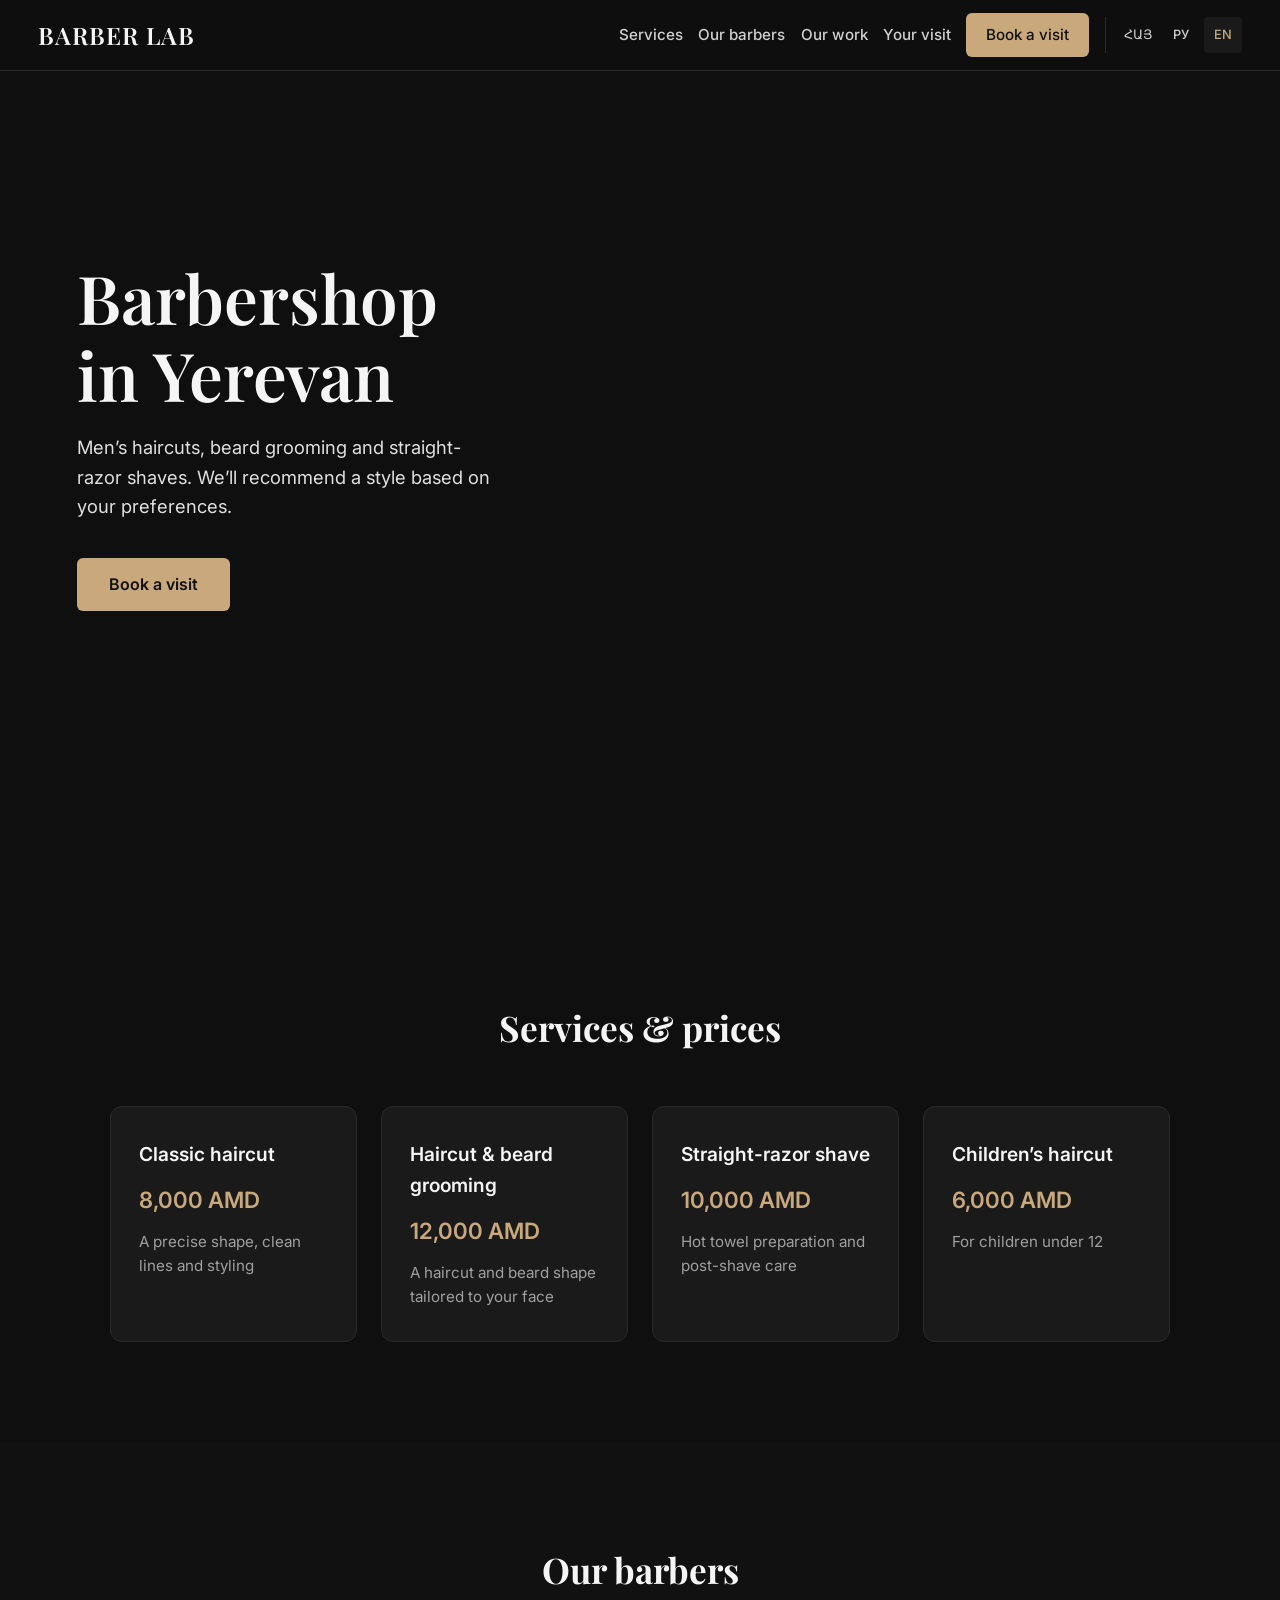
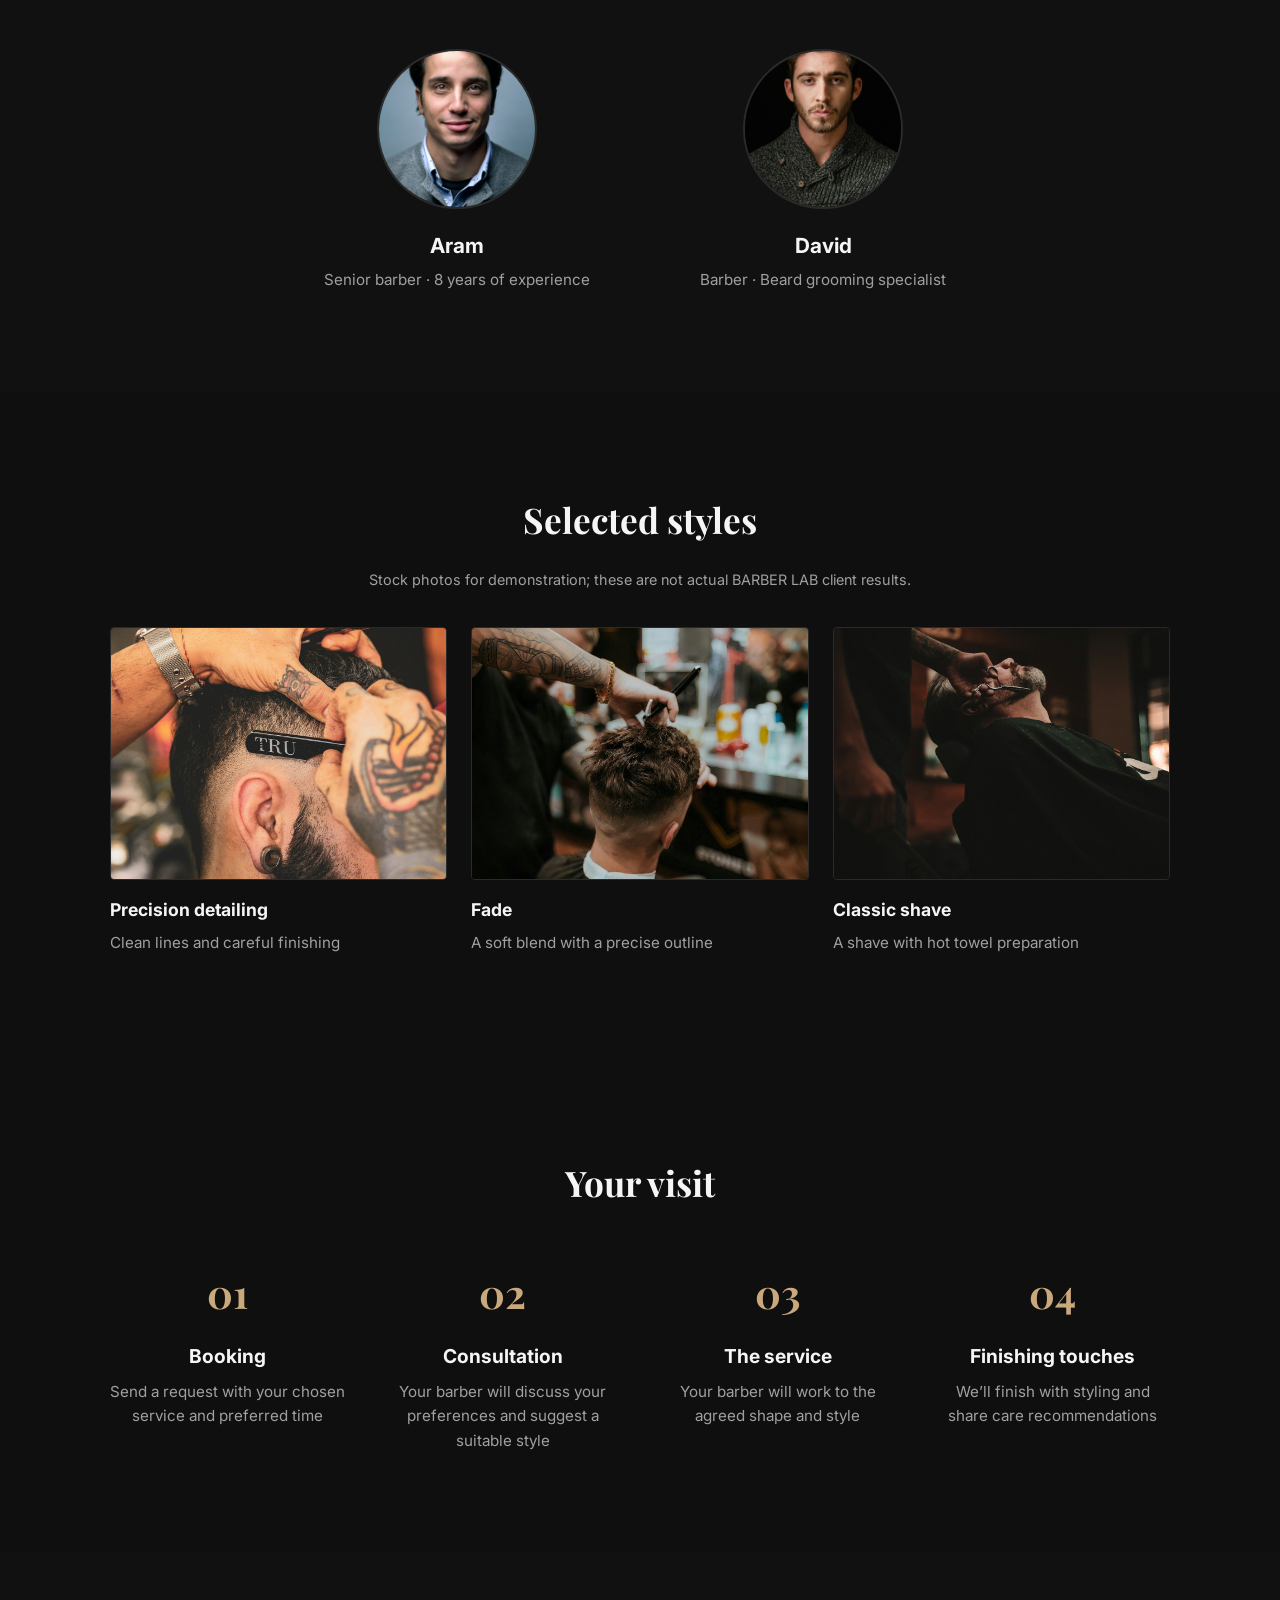
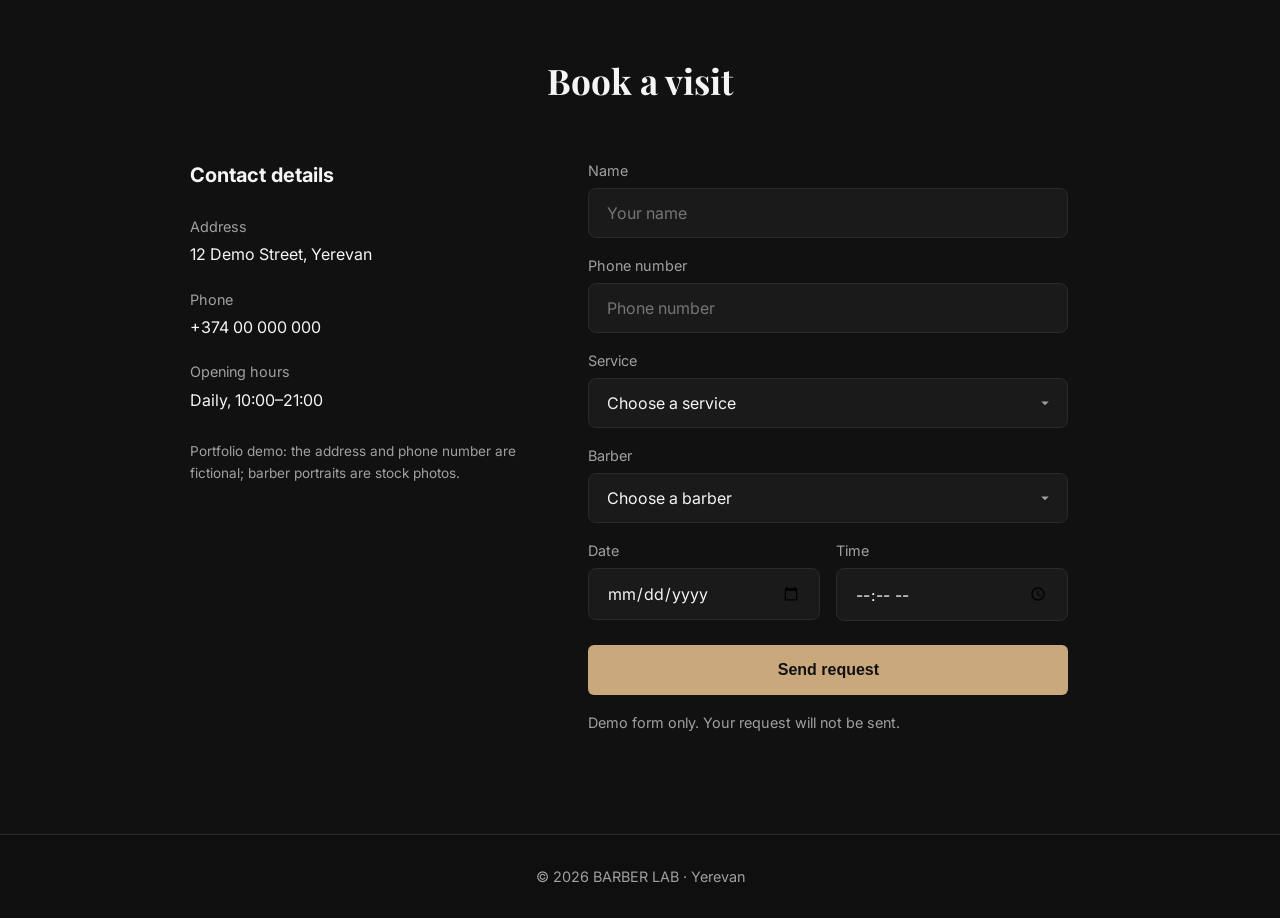
==== barber/en.html @ 8109aff1 "Prepare multilingual portfolio for Netlify" ====
<!DOCTYPE html>
<html lang="en">
<head>
  <meta charset="UTF-8">
  <meta name="viewport" content="width=device-width, initial-scale=1.0">
  <title>BARBER LAB — Barbershop in Yerevan</title>
  <meta name="description" content="BARBER LAB is a barbershop in Yerevan offering men's haircuts, beard grooming and straight-razor shaves.">
  <link rel="alternate" hreflang="hy" href="index.html">
  <link rel="alternate" hreflang="ru" href="ru.html">
  <link rel="alternate" hreflang="en" href="en.html">
  <link rel="stylesheet" href="style.css">
  <link rel="preconnect" href="https://fonts.googleapis.com">
  <link href="https://fonts.googleapis.com/css2?family=Inter:wght@400;500;600;700&family=Noto+Sans+Armenian:wght@400;500;600;700&family=Noto+Serif+Armenian:wght@600;700&family=Playfair+Display:wght@600&display=swap" rel="stylesheet">
</head>
<body>
  <header class="header">
    <div class="container">
      <a href="en.html" class="logo">BARBER LAB</a>
      <nav class="nav" aria-label="Main navigation">
        <a href="#services">Services</a>
        <a href="#masters">Our barbers</a>
        <a href="#works">Our work</a>
        <a href="#process">Your visit</a>
        <a href="#contacts" class="btn-nav">Book a visit</a>
        <div class="language-switch" role="group" aria-label="Select language">
          <a href="index.html" lang="hy" aria-label="Հայերեն">ՀԱՅ</a>
          <a href="ru.html" lang="ru" aria-label="Русский">РУ</a>
          <a href="en.html" lang="en" aria-label="English" aria-current="page">EN</a>
        </div>
      </nav>
      <button class="burger" aria-label="Navigation menu" aria-expanded="false">
        <span></span><span></span><span></span>
      </button>
    </div>
  </header>

  <section class="hero">
    <div class="container">
      <div class="hero-content">
        <h1>Barbershop<br>in Yerevan</h1>
        <p class="hero-text">Men’s haircuts, beard grooming and straight-razor shaves. We’ll recommend a style based on your preferences.</p>
        <a href="#contacts" class="btn">Book a visit</a>
      </div>
    </div>
  </section>

  <section class="services" id="services">
    <div class="container">
      <h2 class="section-title">Services &amp; prices</h2>
      <div class="services-grid">
        <div class="service-card">
          <h3>Classic haircut</h3>
          <p class="price">8,000 AMD</p>
          <p>A precise shape, clean lines and styling</p>
        </div>
        <div class="service-card">
          <h3>Haircut &amp; beard grooming</h3>
          <p class="price">12,000 AMD</p>
          <p>A haircut and beard shape tailored to your face</p>
        </div>
        <div class="service-card">
          <h3>Straight-razor shave</h3>
          <p class="price">10,000 AMD</p>
          <p>Hot towel preparation and post-shave care</p>
        </div>
        <div class="service-card">
          <h3>Children’s haircut</h3>
          <p class="price">6,000 AMD</p>
          <p>For children under 12</p>
        </div>
      </div>
    </div>
  </section>

  <section class="masters" id="masters">
    <div class="container">
      <h2 class="section-title">Our barbers</h2>
      <div class="masters-grid">
        <div class="master-card">
          <img class="master-photo" src="assets/aram-portrait.jpg" alt="Stock portrait used for this demo profile" loading="lazy">
          <h3>Aram</h3>
          <p>Senior barber · 8 years of experience</p>
        </div>
        <div class="master-card">
          <img class="master-photo" src="assets/davit-portrait.jpg" alt="Stock portrait used for this demo profile" loading="lazy">
          <h3>David</h3>
          <p>Barber · Beard grooming specialist</p>
        </div>
      </div>
    </div>
  </section>

  <section class="work-gallery" id="works">
    <div class="container">
      <h2 class="section-title">Selected styles</h2>
      <p class="gallery-note">Stock photos for demonstration; these are not actual BARBER LAB client results.</p>
      <div class="work-grid">
        <figure class="work-card">
          <img class="work-image work-image--detail" src="assets/work-cut-closeup.jpg" alt="Close-up of a barber at work" loading="lazy">
          <figcaption>
            <h3>Precision detailing</h3>
            <p>Clean lines and careful finishing</p>
          </figcaption>
        </figure>
        <figure class="work-card">
          <img class="work-image" src="assets/work-fade.jpg" alt="Fade haircut in progress" loading="lazy">
          <figcaption>
            <h3>Fade</h3>
            <p>A soft blend with a precise outline</p>
          </figcaption>
        </figure>
        <figure class="work-card">
          <img class="work-image" src="assets/work-shave.jpg" alt="A shave in a barbershop" loading="lazy">
          <figcaption>
            <h3>Classic shave</h3>
            <p>A shave with hot towel preparation</p>
          </figcaption>
        </figure>
      </div>
    </div>
  </section>

  <section class="process" id="process">
    <div class="container">
      <h2 class="section-title">Your visit</h2>
      <div class="process-steps">
        <div class="step">
          <span class="step-num">01</span>
          <h3>Booking</h3>
          <p>Send a request with your chosen service and preferred time</p>
        </div>
        <div class="step">
          <span class="step-num">02</span>
          <h3>Consultation</h3>
          <p>Your barber will discuss your preferences and suggest a suitable style</p>
        </div>
        <div class="step">
          <span class="step-num">03</span>
          <h3>The service</h3>
          <p>Your barber will work to the agreed shape and style</p>
        </div>
        <div class="step">
          <span class="step-num">04</span>
          <h3>Finishing touches</h3>
          <p>We’ll finish with styling and share care recommendations</p>
        </div>
      </div>
    </div>
  </section>

  <section class="contacts" id="contacts">
    <div class="container">
      <h2 class="section-title">Book a visit</h2>
      <div class="contacts-grid">
        <div class="contact-details">
          <h3>Contact details</h3>
          <dl class="contact-list">
            <div>
              <dt>Address</dt>
              <dd>12 Demo Street, Yerevan</dd>
            </div>
            <div>
              <dt>Phone</dt>
              <dd>+374 00 000 000</dd>
            </div>
            <div>
              <dt>Opening hours</dt>
              <dd>Daily, 10:00–21:00</dd>
            </div>
          </dl>
          <p class="demo-note">Portfolio demo: the address and phone number are fictional; barber portraits are stock photos.</p>
        </div>
        <div class="booking">
          <form class="booking-form" id="bookingForm" data-thanks="Thank you" data-demo="This is a demo form. Your request was not sent.">
            <div class="form-group">
              <label for="bookingName">Name</label>
              <input id="bookingName" type="text" name="name" placeholder="Your name" required>
            </div>
            <div class="form-group">
              <label for="bookingPhone">Phone number</label>
              <input id="bookingPhone" type="tel" name="phone" placeholder="Phone number" required>
            </div>
            <div class="form-group">
              <label for="bookingService">Service</label>
              <select id="bookingService" name="service" required>
                <option value="">Choose a service</option>
                <option value="haircut">Classic haircut</option>
                <option value="haircut-beard">Haircut &amp; beard grooming</option>
                <option value="shave">Straight-razor shave</option>
                <option value="kids">Children’s haircut</option>
              </select>
            </div>
            <div class="form-group">
              <label for="bookingBarber">Barber</label>
              <select id="bookingBarber" name="barber" required>
                <option value="">Choose a barber</option>
                <option value="aram">Aram</option>
                <option value="david">David</option>
              </select>
            </div>
            <div class="form-row">
              <div class="form-group">
                <label for="bookingDate">Date</label>
                <input id="bookingDate" type="date" name="date" required>
              </div>
              <div class="form-group">
                <label for="bookingTime">Time</label>
                <input id="bookingTime" type="time" name="time" required>
              </div>
            </div>
            <button type="submit" class="btn">Send request</button>
          </form>
          <p class="form-note">Demo form only. Your request will not be sent.</p>
        </div>
      </div>
    </div>
  </section>

  <footer class="footer">
    <div class="container">
      <p>© 2026 BARBER LAB · Yerevan</p>
    </div>
  </footer>

  <script src="script.js"></script>
</body>
</html>
---- barber/style.css ----
/* ===== Reset & Base ===== */
* {
  margin: 0;
  padding: 0;
  box-sizing: border-box;
}

:root {
  --bg: #0f0f0f;
  --bg-card: #1a1a1a;
  --text: #f5f5f5;
  --text-muted: #a0a0a0;
  --accent: #c9a87c;
  --accent-hover: #d4b78c;
  --border: #2a2a2a;
}

html {
  scroll-behavior: smooth;
}

body {
  font-family: 'Inter', sans-serif;
  background: var(--bg);
  color: var(--text);
  line-height: 1.6;
  font-size: 16px;
}

.container {
  max-width: 1100px;
  margin: 0 auto;
  padding: 0 20px;
}

/* ===== Header ===== */
.header {
  position: fixed;
  top: 0;
  left: 0;
  width: 100%;
  background: rgba(15, 15, 15, 0.95);
  backdrop-filter: blur(10px);
  z-index: 100;
  border-bottom: 1px solid var(--border);
}

.header .container {
  display: flex;
  justify-content: space-between;
  align-items: center;
  height: 70px;
  max-width: 1440px;
  padding: 0 clamp(20px, 3vw, 48px);
}

.logo {
  font-family: 'Playfair Display', serif;
  font-size: 1.5rem;
  font-weight: 600;
  color: var(--text);
  text-decoration: none;
  letter-spacing: 1px;
  flex-shrink: 0;
  white-space: nowrap;
}

.nav {
  display: flex;
  gap: clamp(12px, 1.2vw, 18px);
  align-items: center;
  flex-shrink: 0;
}

.nav a {
  color: #d0d0d0;
  text-decoration: none;
  font-size: 0.95rem;
  font-weight: 500;
  transition: color 0.2s;
}

.nav > a {
  white-space: nowrap;
}

.nav a:hover {
  color: var(--text);
}

.btn-nav {
  background: var(--accent);
  color: #111 !important;
  padding: 10px 20px;
  border-radius: 6px;
  font-weight: 600;
}

.btn-nav:hover {
  background: var(--accent-hover);
}

.language-switch {
  display: flex;
  align-items: center;
  gap: 4px;
  padding-left: 12px;
  border-left: 1px solid var(--border);
}

.nav .language-switch a {
  min-width: 38px;
  padding: 8px 6px;
  border-radius: 4px;
  text-align: center;
  font-size: 0.8rem;
}

.nav .language-switch a[aria-current="page"] {
  color: var(--accent);
  background: var(--bg-card);
}

.burger {
  display: none;
  flex-direction: column;
  gap: 5px;
  background: none;
  border: none;
  cursor: pointer;
}

.burger span {
  width: 24px;
  height: 2px;
  background: var(--text);
}

/* ===== Hero ===== */
.hero {
  min-height: 100vh;
  display: flex;
  align-items: center;
  padding-top: 70px;
  text-align: left;
  background: 
    linear-gradient(90deg, rgba(15,15,15,0.94) 0%, rgba(15,15,15,0.82) 48%, rgba(15,15,15,0.55) 100%),
    url('https://images.unsplash.com/photo-1585747860715-2ba37e788b70?w=1600') center/cover no-repeat;
}

.hero .container {
  width: 100%;
  max-width: none;
  margin: 0;
  padding-left: clamp(56px, 6vw, 88px);
}

.hero-content {
  max-width: 600px;
  margin: 0;
}

.hero h1 {
  font-family: 'Playfair Display', serif;
  font-size: clamp(2.8rem, 6vw, 4.2rem);
  line-height: 1.15;
  margin-bottom: 20px;
  font-weight: 600;
}

.hero-text {
  font-size: 1.15rem;
  color: #e0e0e0;
  margin-bottom: 36px;
  max-width: 420px;
}

.btn {
  display: inline-block;
  background: var(--accent);
  color: #111;
  padding: 14px 32px;
  border-radius: 6px;
  text-decoration: none;
  font-weight: 600;
  font-size: 1rem;
  transition: background 0.2s, transform 0.2s;
  border: none;
  cursor: pointer;
}

.btn:hover {
  background: var(--accent-hover);
  transform: translateY(-2px);
}

/* ===== Sections ===== */
section {
  padding: 100px 0;
}

.section-title {
  font-family: 'Playfair Display', serif;
  font-size: 2.2rem;
  margin-bottom: 50px;
  text-align: center;
}

/* ===== Services ===== */
.services-grid {
  display: grid;
  grid-template-columns: repeat(auto-fit, minmax(240px, 1fr));
  gap: 24px;
}

.service-card {
  background: var(--bg-card);
  border: 1px solid var(--border);
  border-radius: 12px;
  padding: 32px 28px;
  transition: border-color 0.2s;
}

.service-card:hover {
  border-color: var(--accent);
}

.service-card h3 {
  font-size: 1.2rem;
  margin-bottom: 12px;
  font-weight: 600;
}

.price {
  font-size: 1.4rem;
  color: var(--accent);
  font-weight: 600;
  margin-bottom: 12px;
}

.service-card p:last-child {
  color: var(--text-muted);
  font-size: 0.95rem;
}

/* ===== Masters ===== */
.masters {
  background: #111;
}

.masters-grid {
  display: grid;
  grid-template-columns: repeat(auto-fit, minmax(280px, 1fr));
  gap: 32px;
  max-width: 700px;
  margin: 0 auto;
}

.master-card {
  text-align: center;
}

.master-photo {
  display: block;
  width: 160px;
  height: 160px;
  border-radius: 50%;
  object-fit: cover;
  margin: 0 auto 20px;
  border: 2px solid var(--border);
}

.master-card h3 {
  font-size: 1.3rem;
  margin-bottom: 6px;
}

.master-card p {
  color: var(--text-muted);
  font-size: 0.95rem;
}

/* ===== Work Gallery ===== */
.work-gallery {
  background: var(--bg);
}

.gallery-note {
  max-width: 640px;
  margin: -30px auto 36px;
  color: var(--text-muted);
  text-align: center;
  font-size: 0.9rem;
}

.work-grid {
  display: grid;
  grid-template-columns: repeat(auto-fit, minmax(230px, 1fr));
  gap: 24px;
}

.work-card {
  min-width: 0;
}

.work-image {
  display: block;
  width: 100%;
  aspect-ratio: 4 / 3;
  object-fit: cover;
  border: 1px solid var(--border);
  border-radius: 4px;
}

.work-image--detail {
  object-position: center 40%;
}

.work-card h3 {
  margin: 16px 0 6px;
  font-size: 1.1rem;
}

.work-card p {
  color: var(--text-muted);
  font-size: 0.95rem;
}

/* ===== Process ===== */
.process-steps {
  display: grid;
  grid-template-columns: repeat(auto-fit, minmax(200px, 1fr));
  gap: 40px;
}

.step {
  text-align: center;
}

.step-num {
  display: block;
  font-size: 2.5rem;
  font-weight: 700;
  color: var(--accent);
  margin-bottom: 16px;
  font-family: 'Playfair Display', serif;
}

.step h3 {
  font-size: 1.2rem;
  margin-bottom: 8px;
}

.step p {
  color: var(--text-muted);
  font-size: 0.95rem;
}

/* ===== Contacts / Form ===== */
.contacts {
  background: #111;
}

.contacts-grid {
  display: grid;
  grid-template-columns: minmax(0, 0.8fr) minmax(0, 1.2fr);
  gap: 64px;
  align-items: start;
  max-width: 900px;
  margin: 0 auto;
}

.contact-details h3 {
  font-size: 1.25rem;
  margin-bottom: 24px;
}

.contact-list {
  display: grid;
  gap: 20px;
}

.contact-list dt {
  color: var(--text-muted);
  font-size: 0.9rem;
  margin-bottom: 4px;
}

.contact-list dd {
  color: var(--text);
}

.demo-note {
  color: var(--text-muted);
  font-size: 0.85rem;
  margin-top: 28px;
}

.booking-form {
  max-width: 480px;
}

.form-group {
  margin-bottom: 16px;
}

.form-group label {
  display: block;
  margin-bottom: 6px;
  color: var(--text-muted);
  font-size: 0.9rem;
}

.form-row {
  display: grid;
  grid-template-columns: repeat(2, minmax(0, 1fr));
  gap: 16px;
}

.form-row .form-group {
  min-width: 0;
}

.form-group input,
.form-group select {
  width: 100%;
  padding: 14px 18px;
  background: var(--bg-card);
  border: 1px solid var(--border);
  border-radius: 8px;
  color: var(--text);
  font-size: 1rem;
  font-family: inherit;
  outline: none;
  transition: border-color 0.2s;
}

.form-group input:focus,
.form-group select:focus {
  border-color: var(--accent);
}

.form-group select {
  appearance: none;
  background-image: url("data:image/svg+xml,%3Csvg xmlns='http://www.w3.org/2000/svg' width='12' height='12' fill='%23a0a0a0' viewBox='0 0 16 16'%3E%3Cpath d='M8 11L3 6h10l-5 5z'/%3E%3C/svg%3E");
  background-repeat: no-repeat;
  background-position: right 16px center;
}

.booking-form .btn {
  width: 100%;
  margin-top: 8px;
  padding: 16px;
}

.form-note {
  text-align: left;
  color: var(--text-muted);
  font-size: 0.9rem;
  margin-top: 16px;
}

/* ===== Footer ===== */
.footer {
  padding: 30px 0;
  border-top: 1px solid var(--border);
  text-align: center;
  color: var(--text-muted);
  font-size: 0.9rem;
}

html[lang="hy"] body {
  font-family: 'Noto Sans Armenian', sans-serif;
}

html[lang="hy"] .hero h1,
html[lang="hy"] .section-title,
html[lang="hy"] .step-num {
  font-family: 'Noto Serif Armenian', serif;
}

@media (max-width: 1200px) {
  .burger {
    display: flex;
  }
}

/* ===== Mobile ===== */
@media (max-width: 768px) {
  .hero {
    text-align: left;
  }

  .hero-content {
    margin: 0;
  }

  .hero-text {
    margin-left: 0;
    margin-right: 0;
  }

  section {
    padding: 70px 0;
  }

  .process-steps {
    gap: 30px;
  }

  .contacts-grid {
    grid-template-columns: 1fr;
    gap: 40px;
  }

  .form-note {
    text-align: center;
  }
}

/* ===== Mobile Menu Active State ===== */
@media (max-width: 1200px) {
  .nav {
    position: fixed;
    top: 70px;
    left: 0;
    width: 100%;
    background: rgba(15, 15, 15, 0.98);
    backdrop-filter: blur(12px);
    flex-direction: column;
    padding: 30px 20px;
    gap: 20px;
    border-bottom: 1px solid var(--border);
    
    /* Скрыто по умолчанию */
    opacity: 0;
    visibility: hidden;
    transform: translateY(-10px);
    transition: all 0.3s ease;
  }

  .nav.active {
    display: flex;
    opacity: 1;
    visibility: visible;
    transform: translateY(0);
  }

  .nav a {
    font-size: 1.1rem;
    padding: 8px 0;
  }

  .language-switch {
    width: 100%;
    justify-content: center;
    padding: 16px 0 0;
    border-left: 0;
    border-top: 1px solid var(--border);
  }

  .btn-nav {
    display: inline-block;
    text-align: center;
    width: 100%;
    max-width: 220px;
  }

  /* Анимация бургера в крестик */
  .burger.active span:nth-child(1) {
    transform: translateY(7px) rotate(45deg);
  }

  .burger.active span:nth-child(2) {
    opacity: 0;
  }

  .burger.active span:nth-child(3) {
    transform: translateY(-7px) rotate(-45deg);
  }

  .burger span {
    transition: all 0.3s ease;
  }
}
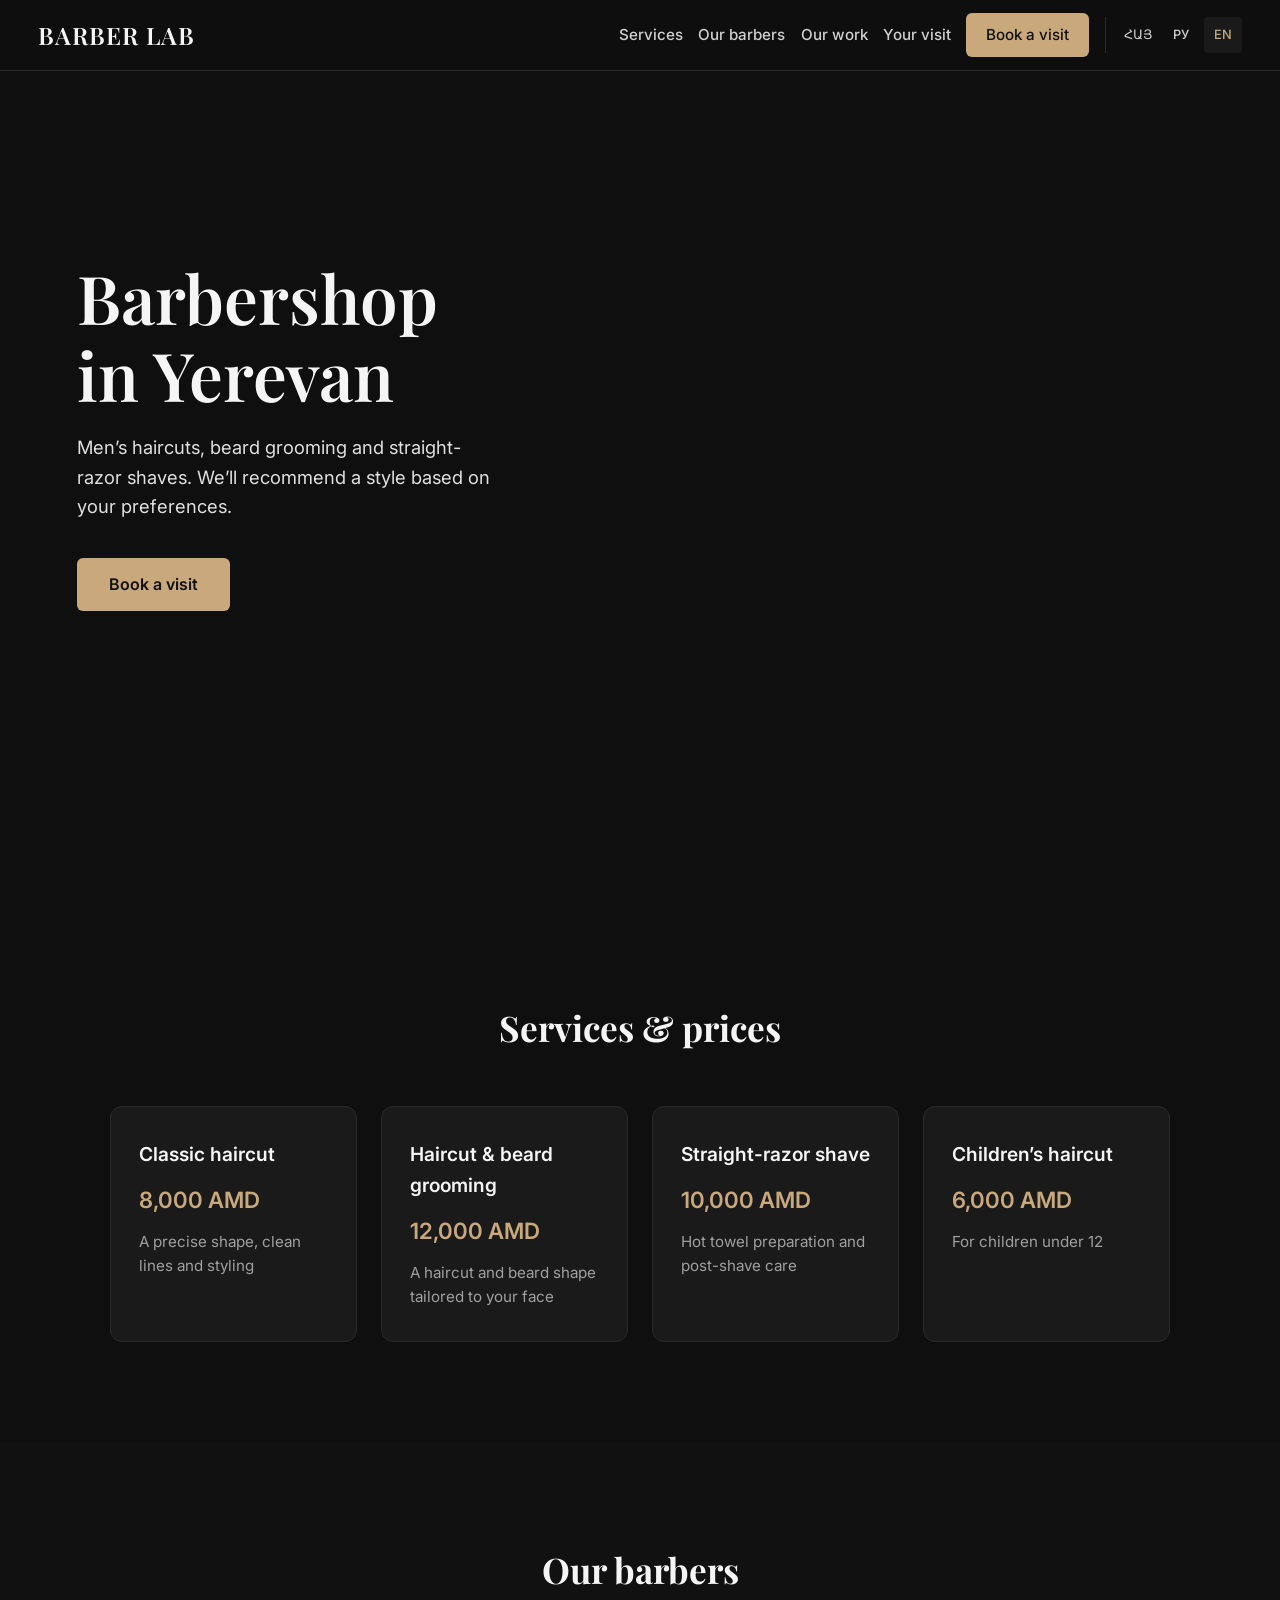
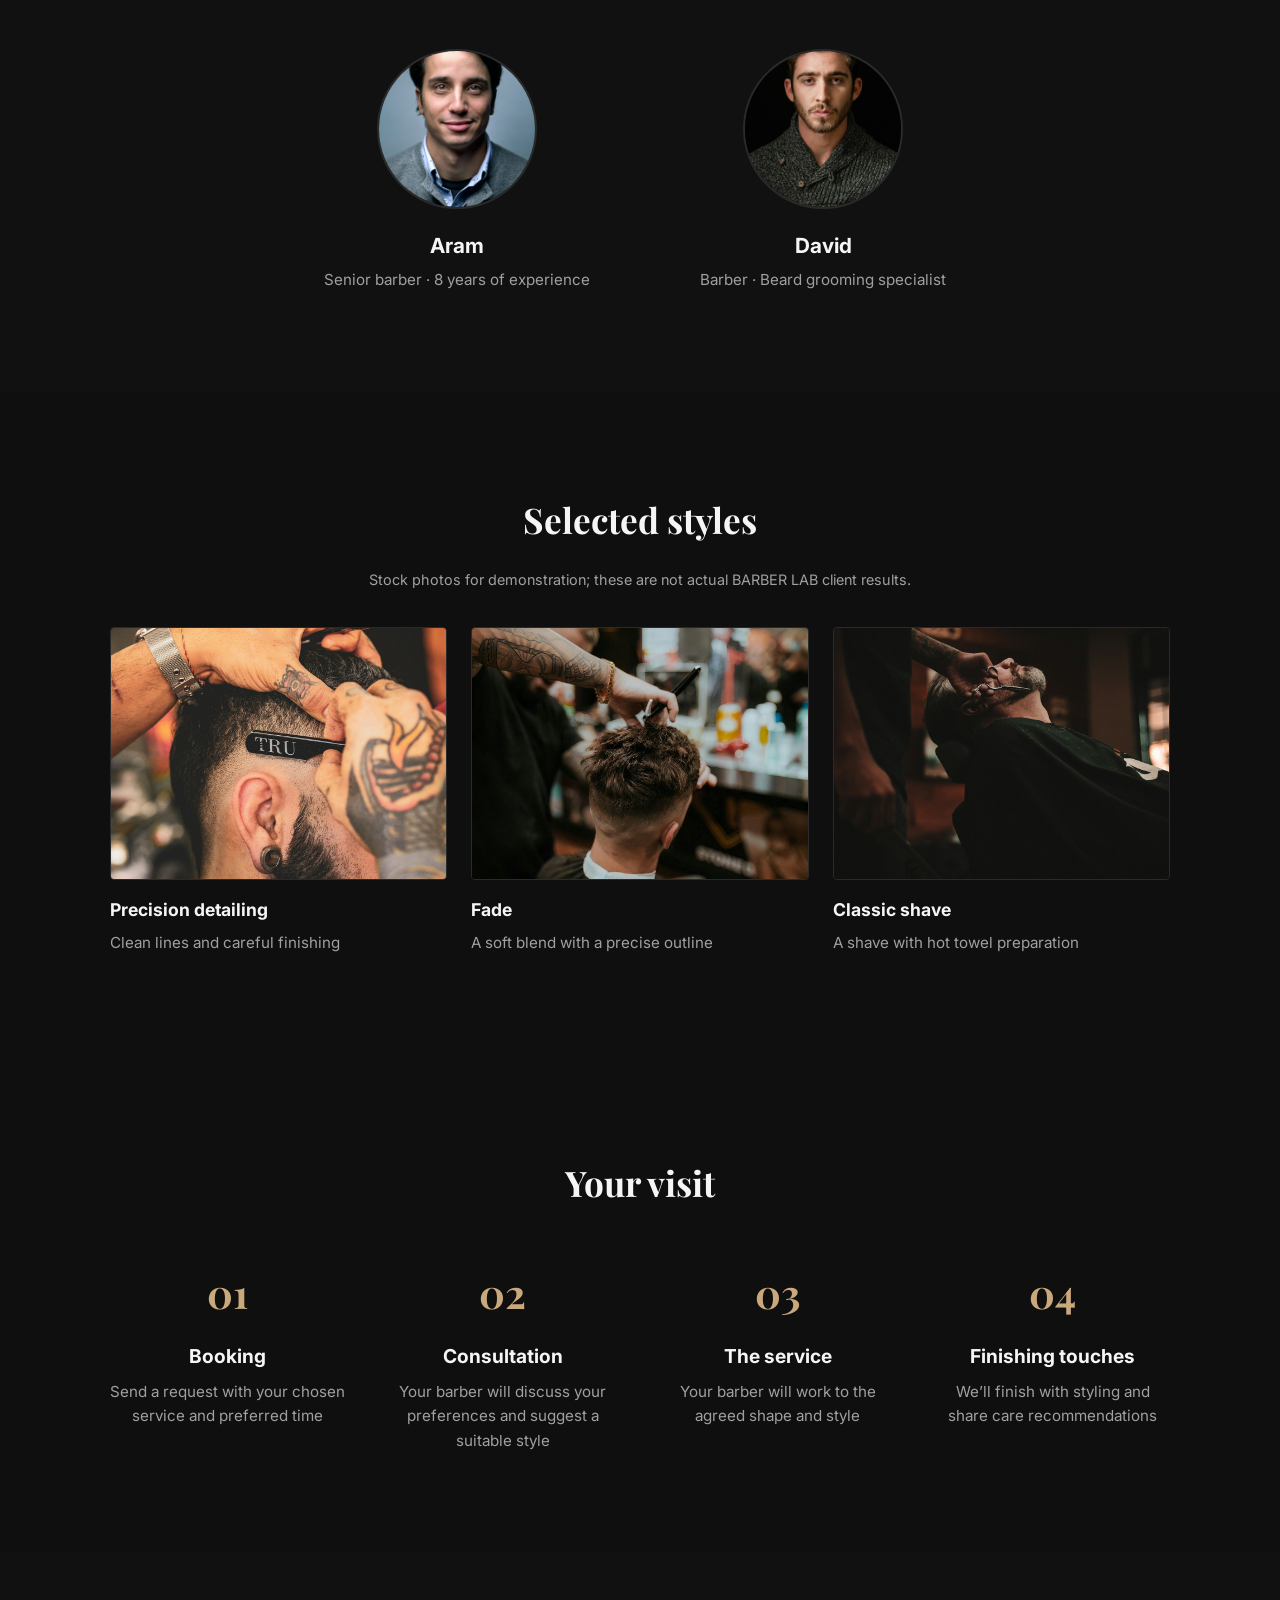
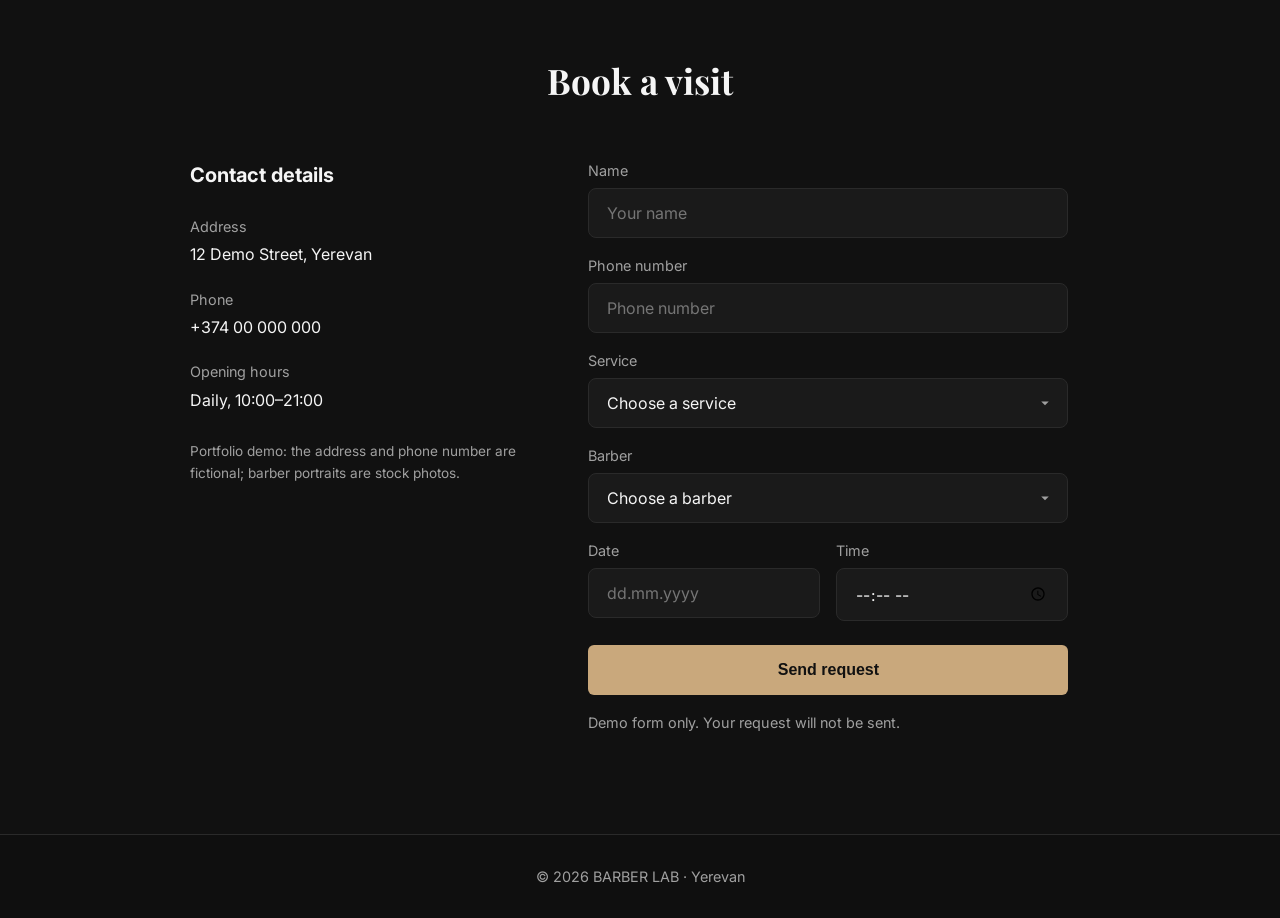
==== commit 6132e992: "Localize booking date placeholders" ====
--- a/barber/en.html
+++ b/barber/en.html
@@ -201,7 +201,7 @@
             <div class="form-row">
               <div class="form-group">
                 <label for="bookingDate">Date</label>
-                <input id="bookingDate" type="date" name="date" required>
+                <input id="bookingDate" type="text" name="date" placeholder="dd.mm.yyyy" inputmode="numeric" pattern="(0[1-9]|[12][0-9]|3[01])\.(0[1-9]|1[0-2])\.[0-9]{4}" maxlength="10" required>
               </div>
               <div class="form-group">
                 <label for="bookingTime">Time</label>
